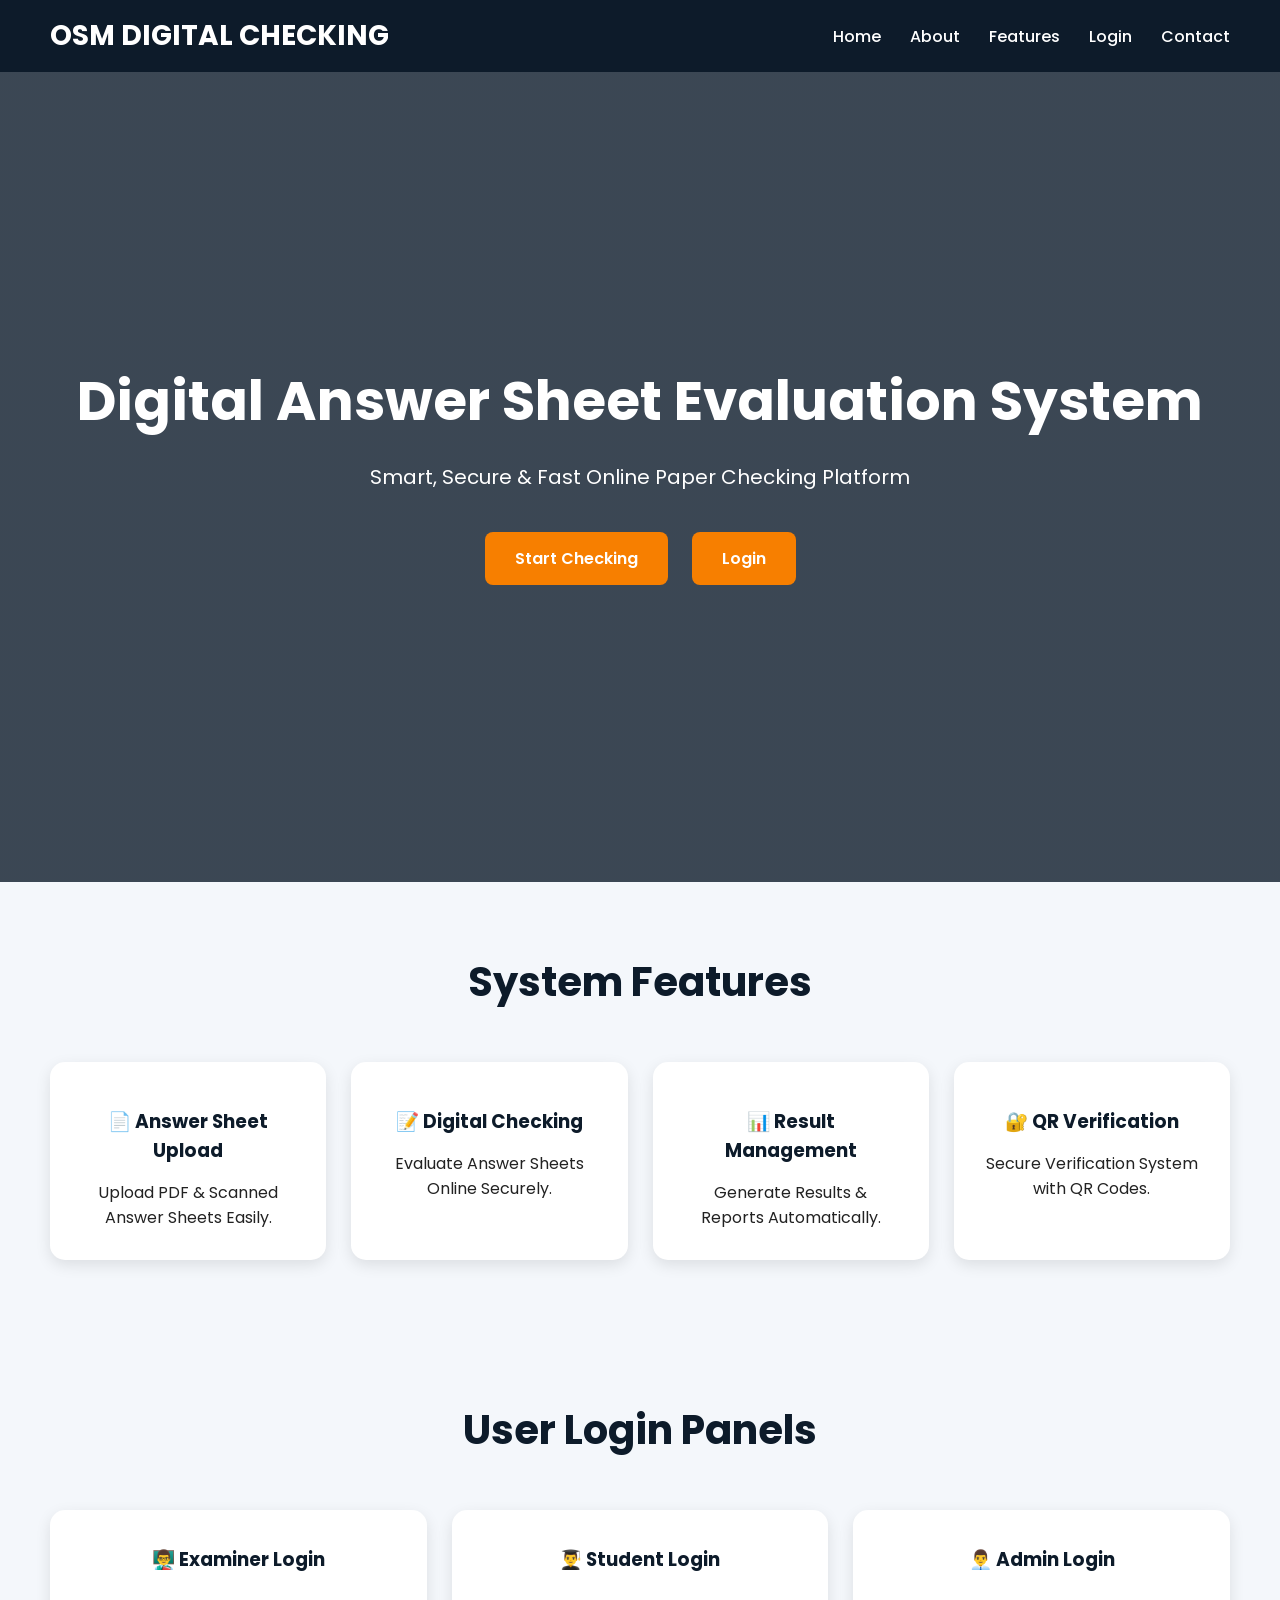
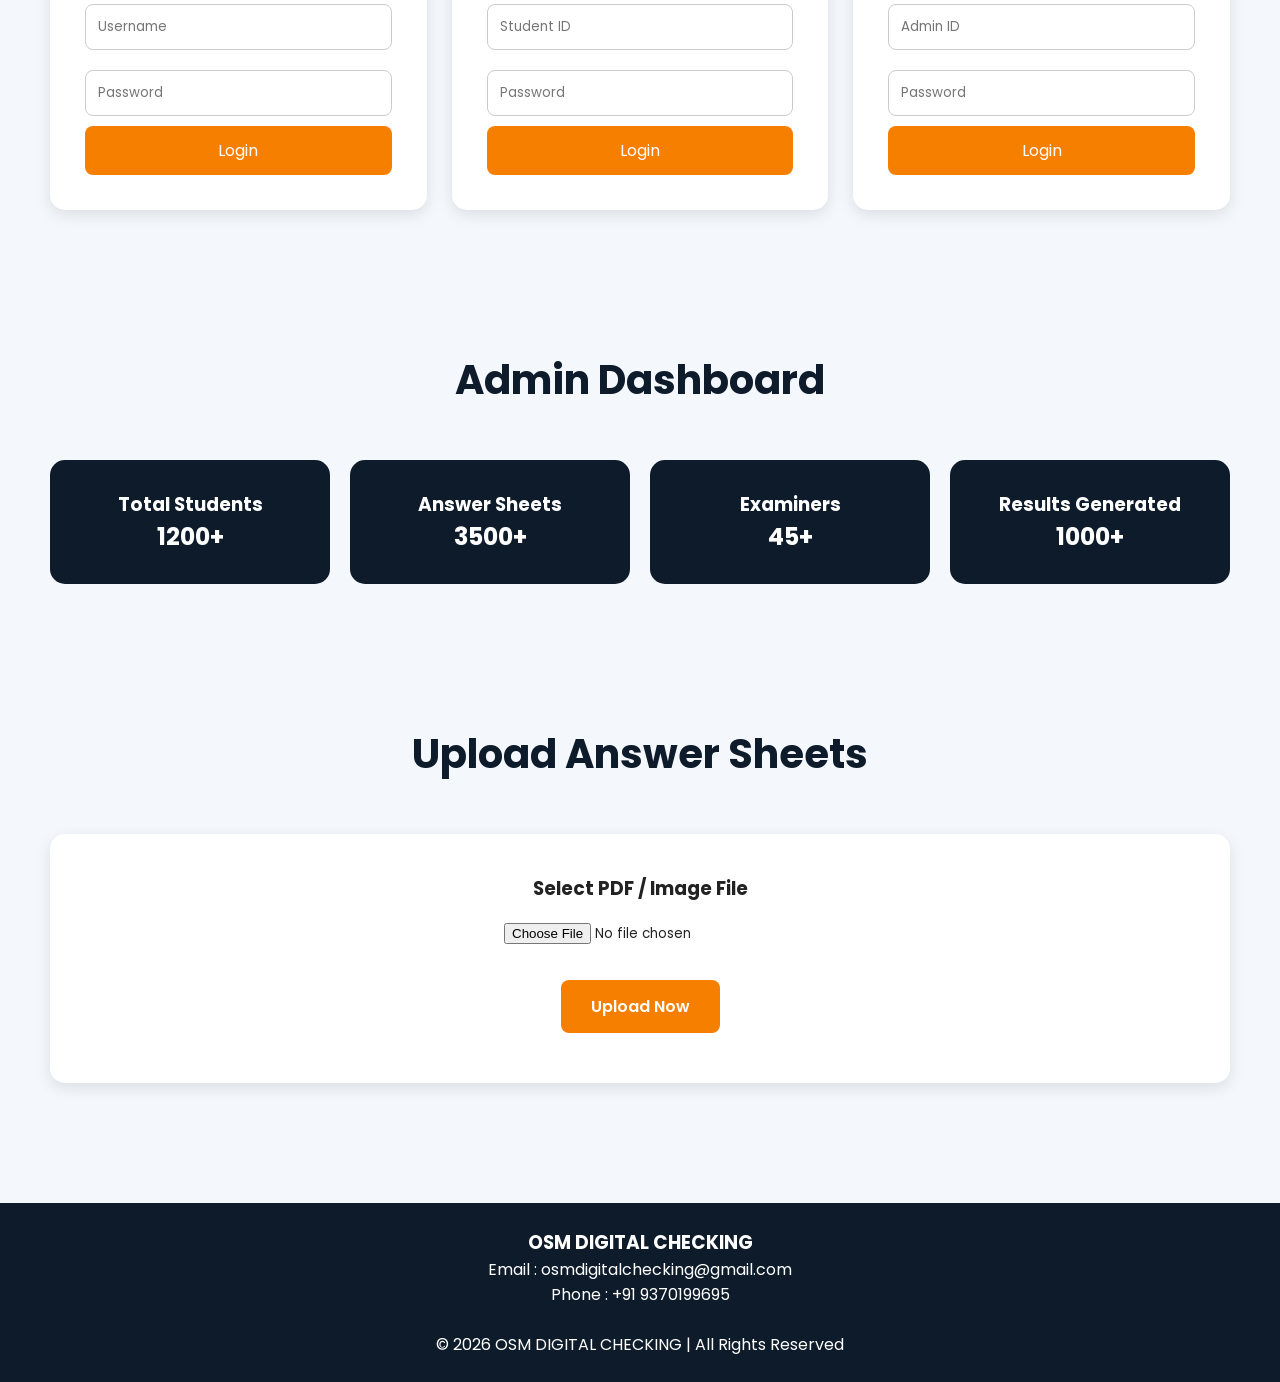
==== index.html @ 09d86655 "Add files via upload" ====
<!DOCTYPE html>
<html lang="en">
<head>
<meta charset="UTF-8">
<meta name="viewport" content="width=device-width, initial-scale=1.0">
<title>OSM DIGITAL CHECKING</title>

<link rel="preconnect" href="https://fonts.googleapis.com">
<link href="https://fonts.googleapis.com/css2?family=Poppins:wght@300;400;500;600;700&display=swap" rel="stylesheet">

<style>

*{
    margin:0;
    padding:0;
    box-sizing:border-box;
    font-family:'Poppins',sans-serif;
}

body{
    background:#f4f7fb;
    color:#222;
}

header{
    background:#0d1b2a;
    color:white;
    padding:15px 50px;
    display:flex;
    justify-content:space-between;
    align-items:center;
}

.logo{
    font-size:28px;
    font-weight:700;
}

nav a{
    color:white;
    text-decoration:none;
    margin-left:25px;
    font-weight:500;
}

.hero{
    background:linear-gradient(rgba(13,27,42,0.8), rgba(13,27,42,0.8)),
    url('https://images.unsplash.com/photo-1522202176988-66273c2fd55f?q=80&w=1400') center/cover;
    height:90vh;
    display:flex;
    justify-content:center;
    align-items:center;
    text-align:center;
    color:white;
    padding:20px;
}

.hero-content h1{
    font-size:55px;
    margin-bottom:20px;
}

.hero-content p{
    font-size:20px;
    margin-bottom:30px;
}

.btn{
    padding:14px 30px;
    background:#f77f00;
    color:white;
    text-decoration:none;
    border-radius:8px;
    margin:10px;
    display:inline-block;
    font-weight:600;
}

.section{
    padding:70px 50px;
}

.section-title{
    text-align:center;
    margin-bottom:50px;
}

.section-title h2{
    font-size:40px;
    color:#0d1b2a;
}

.features{
    display:grid;
    grid-template-columns:repeat(auto-fit,minmax(250px,1fr));
    gap:25px;
}

.feature-box{
    background:white;
    padding:30px;
    border-radius:15px;
    box-shadow:0 5px 15px rgba(0,0,0,0.1);
    text-align:center;
}

.feature-box h3{
    margin:15px 0;
    color:#0d1b2a;
}

.login-panels{
    display:grid;
    grid-template-columns:repeat(auto-fit,minmax(280px,1fr));
    gap:25px;
}

.login-card{
    background:white;
    padding:35px;
    border-radius:15px;
    text-align:center;
    box-shadow:0 5px 15px rgba(0,0,0,0.1);
}

.login-card h3{
    margin-bottom:20px;
    color:#0d1b2a;
}

.login-card input{
    width:100%;
    padding:12px;
    margin:10px 0;
    border:1px solid #ccc;
    border-radius:8px;
}

.login-card button{
    width:100%;
    padding:12px;
    border:none;
    background:#f77f00;
    color:white;
    border-radius:8px;
    font-size:16px;
    cursor:pointer;
}

.dashboard{
    display:grid;
    grid-template-columns:repeat(auto-fit,minmax(250px,1fr));
    gap:20px;
}

.dashboard-box{
    background:#0d1b2a;
    color:white;
    padding:30px;
    border-radius:15px;
    text-align:center;
}

.upload-section{
    background:white;
    padding:40px;
    border-radius:15px;
    text-align:center;
    box-shadow:0 5px 15px rgba(0,0,0,0.1);
}

.upload-section input{
    margin-top:20px;
}

footer{
    background:#0d1b2a;
    color:white;
    text-align:center;
    padding:25px;
    margin-top:50px;
}

@media(max-width:768px){

header{
    flex-direction:column;
}

nav{
    margin-top:15px;
}

.hero-content h1{
    font-size:36px;
}

}

</style>
</head>

<body>

<header>
    <div class="logo">OSM DIGITAL CHECKING</div>

    <nav>
        <a href="#">Home</a>
        <a href="#">About</a>
        <a href="#">Features</a>
        <a href="#">Login</a>
        <a href="#">Contact</a>
    </nav>
</header>

<section class="hero">
    <div class="hero-content">
        <h1>Digital Answer Sheet Evaluation System</h1>
        <p>Smart, Secure & Fast Online Paper Checking Platform</p>

        <a href="#" class="btn">Start Checking</a>
        <a href="#" class="btn">Login</a>
    </div>
</section>

<section class="section">

    <div class="section-title">
        <h2>System Features</h2>
    </div>

    <div class="features">

        <div class="feature-box">
            <h3>📄 Answer Sheet Upload</h3>
            <p>Upload PDF & Scanned Answer Sheets Easily.</p>
        </div>

        <div class="feature-box">
            <h3>📝 Digital Checking</h3>
            <p>Evaluate Answer Sheets Online Securely.</p>
        </div>

        <div class="feature-box">
            <h3>📊 Result Management</h3>
            <p>Generate Results & Reports Automatically.</p>
        </div>

        <div class="feature-box">
            <h3>🔐 QR Verification</h3>
            <p>Secure Verification System with QR Codes.</p>
        </div>

    </div>

</section>

<section class="section">

    <div class="section-title">
        <h2>User Login Panels</h2>
    </div>

    <div class="login-panels">

        <div class="login-card">
            <h3>👨‍🏫 Examiner Login</h3>

            <input type="text" placeholder="Username">
            <input type="password" placeholder="Password">

            <button>Login</button>
        </div>

        <div class="login-card">
            <h3>👨‍🎓 Student Login</h3>

            <input type="text" placeholder="Student ID">
            <input type="password" placeholder="Password">

            <button>Login</button>
        </div>

        <div class="login-card">
            <h3>👨‍💼 Admin Login</h3>

            <input type="text" placeholder="Admin ID">
            <input type="password" placeholder="Password">

            <button>Login</button>
        </div>

    </div>

</section>

<section class="section">

    <div class="section-title">
        <h2>Admin Dashboard</h2>
    </div>

    <div class="dashboard">

        <div class="dashboard-box">
            <h3>Total Students</h3>
            <h1>1200+</h1>
        </div>

        <div class="dashboard-box">
            <h3>Answer Sheets</h3>
            <h1>3500+</h1>
        </div>

        <div class="dashboard-box">
            <h3>Examiners</h3>
            <h1>45+</h1>
        </div>

        <div class="dashboard-box">
            <h3>Results Generated</h3>
            <h1>1000+</h1>
        </div>

    </div>

</section>

<section class="section">

    <div class="section-title">
        <h2>Upload Answer Sheets</h2>
    </div>

    <div class="upload-section">

        <h3>Select PDF / Image File</h3>

        <input type="file">

        <br><br>

        <a href="#" class="btn">Upload Now</a>

    </div>

</section>

<footer>

    <h3>OSM DIGITAL CHECKING</h3>

    <p>Email : osmdigitalchecking@gmail.com</p>
    <p>Phone : +91 9370199695</p>

    <br>

    <p>© 2026 OSM DIGITAL CHECKING | All Rights Reserved</p>

</footer>

</body>
</html>
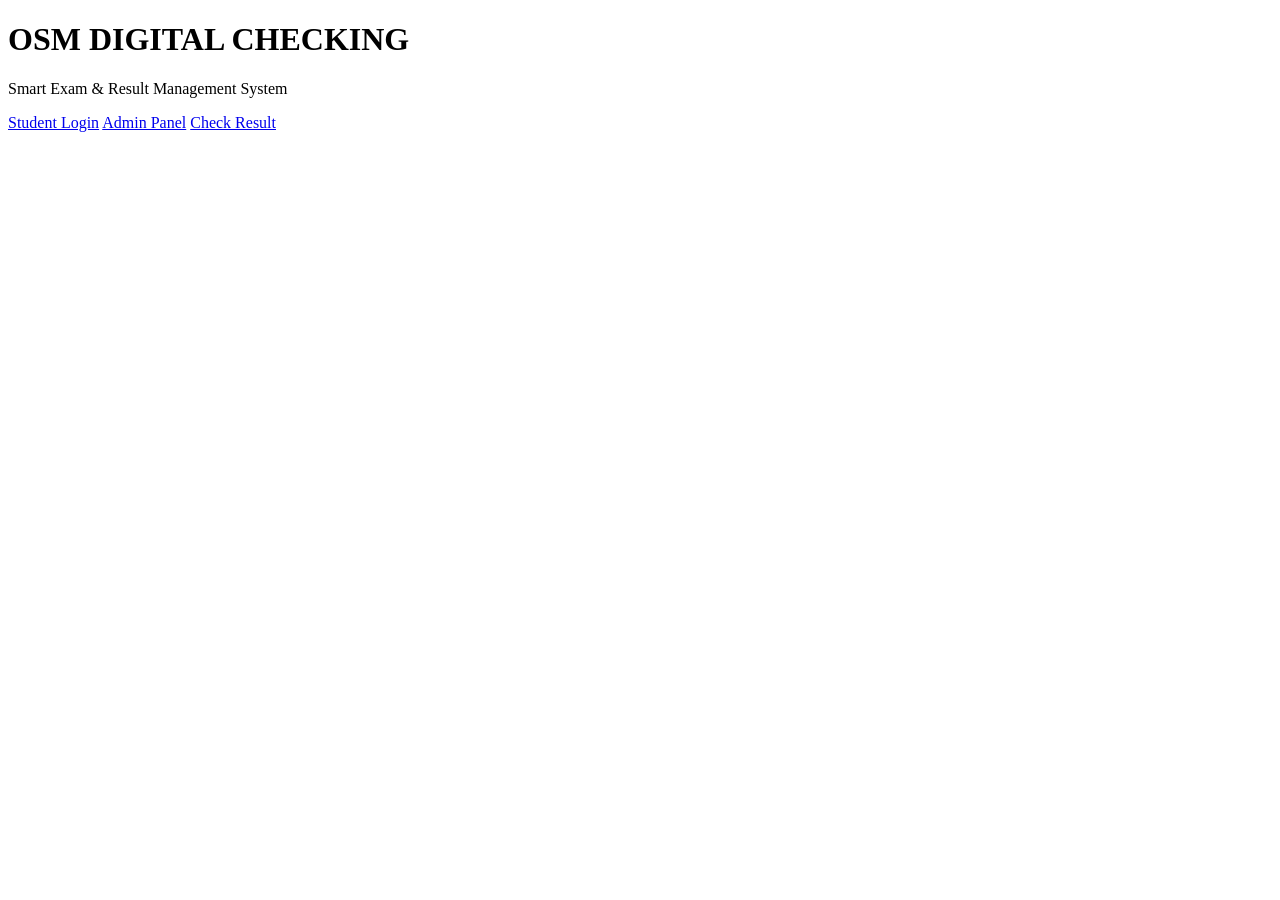
==== commit c0a991a6: "Revamp index.html with new layout and styles Replaced the existing HTML structure with a new layout " ====
--- a/index.html
+++ b/index.html
@@ -1,364 +1,26 @@
 <!DOCTYPE html>
-<html lang="en">
+<html>
 <head>
-<meta charset="UTF-8">
-<meta name="viewport" content="width=device-width, initial-scale=1.0">
-<title>OSM DIGITAL CHECKING</title>
-
-<link rel="preconnect" href="https://fonts.googleapis.com">
-<link href="https://fonts.googleapis.com/css2?family=Poppins:wght@300;400;500;600;700&display=swap" rel="stylesheet">
-
-<style>
-
-*{
-    margin:0;
-    padding:0;
-    box-sizing:border-box;
-    font-family:'Poppins',sans-serif;
-}
-
-body{
-    background:#f4f7fb;
-    color:#222;
-}
-
-header{
-    background:#0d1b2a;
-    color:white;
-    padding:15px 50px;
-    display:flex;
-    justify-content:space-between;
-    align-items:center;
-}
-
-.logo{
-    font-size:28px;
-    font-weight:700;
-}
-
-nav a{
-    color:white;
-    text-decoration:none;
-    margin-left:25px;
-    font-weight:500;
-}
-
-.hero{
-    background:linear-gradient(rgba(13,27,42,0.8), rgba(13,27,42,0.8)),
-    url('https://images.unsplash.com/photo-1522202176988-66273c2fd55f?q=80&w=1400') center/cover;
-    height:90vh;
-    display:flex;
-    justify-content:center;
-    align-items:center;
-    text-align:center;
-    color:white;
-    padding:20px;
-}
-
-.hero-content h1{
-    font-size:55px;
-    margin-bottom:20px;
-}
-
-.hero-content p{
-    font-size:20px;
-    margin-bottom:30px;
-}
-
-.btn{
-    padding:14px 30px;
-    background:#f77f00;
-    color:white;
-    text-decoration:none;
-    border-radius:8px;
-    margin:10px;
-    display:inline-block;
-    font-weight:600;
-}
-
-.section{
-    padding:70px 50px;
-}
-
-.section-title{
-    text-align:center;
-    margin-bottom:50px;
-}
-
-.section-title h2{
-    font-size:40px;
-    color:#0d1b2a;
-}
-
-.features{
-    display:grid;
-    grid-template-columns:repeat(auto-fit,minmax(250px,1fr));
-    gap:25px;
-}
-
-.feature-box{
-    background:white;
-    padding:30px;
-    border-radius:15px;
-    box-shadow:0 5px 15px rgba(0,0,0,0.1);
-    text-align:center;
-}
-
-.feature-box h3{
-    margin:15px 0;
-    color:#0d1b2a;
-}
-
-.login-panels{
-    display:grid;
-    grid-template-columns:repeat(auto-fit,minmax(280px,1fr));
-    gap:25px;
-}
-
-.login-card{
-    background:white;
-    padding:35px;
-    border-radius:15px;
-    text-align:center;
-    box-shadow:0 5px 15px rgba(0,0,0,0.1);
-}
-
-.login-card h3{
-    margin-bottom:20px;
-    color:#0d1b2a;
-}
-
-.login-card input{
-    width:100%;
-    padding:12px;
-    margin:10px 0;
-    border:1px solid #ccc;
-    border-radius:8px;
-}
-
-.login-card button{
-    width:100%;
-    padding:12px;
-    border:none;
-    background:#f77f00;
-    color:white;
-    border-radius:8px;
-    font-size:16px;
-    cursor:pointer;
-}
-
-.dashboard{
-    display:grid;
-    grid-template-columns:repeat(auto-fit,minmax(250px,1fr));
-    gap:20px;
-}
-
-.dashboard-box{
-    background:#0d1b2a;
-    color:white;
-    padding:30px;
-    border-radius:15px;
-    text-align:center;
-}
-
-.upload-section{
-    background:white;
-    padding:40px;
-    border-radius:15px;
-    text-align:center;
-    box-shadow:0 5px 15px rgba(0,0,0,0.1);
-}
-
-.upload-section input{
-    margin-top:20px;
-}
-
-footer{
-    background:#0d1b2a;
-    color:white;
-    text-align:center;
-    padding:25px;
-    margin-top:50px;
-}
-
-@media(max-width:768px){
-
-header{
-    flex-direction:column;
-}
-
-nav{
-    margin-top:15px;
-}
-
-.hero-content h1{
-    font-size:36px;
-}
-
-}
-
-</style>
+<title>OSM Digital Checking</title>
+<link rel="stylesheet" href="style.css">
 </head>
 
 <body>
 
 <header>
-    <div class="logo">OSM DIGITAL CHECKING</div>
-
-    <nav>
-        <a href="#">Home</a>
-        <a href="#">About</a>
-        <a href="#">Features</a>
-        <a href="#">Login</a>
-        <a href="#">Contact</a>
-    </nav>
+<h1>OSM DIGITAL CHECKING</h1>
+<p>Smart Exam & Result Management System</p>
 </header>
 
-<section class="hero">
-    <div class="hero-content">
-        <h1>Digital Answer Sheet Evaluation System</h1>
-        <p>Smart, Secure & Fast Online Paper Checking Platform</p>
+<div class="container">
 
-        <a href="#" class="btn">Start Checking</a>
-        <a href="#" class="btn">Login</a>
-    </div>
-</section>
+<a href="login.html" class="btn">Student Login</a>
 
-<section class="section">
+<a href="admin.html" class="btn">Admin Panel</a>
 
-    <div class="section-title">
-        <h2>System Features</h2>
-    </div>
+<a href="result.html" class="btn">Check Result</a>
 
-    <div class="features">
-
-        <div class="feature-box">
-            <h3>📄 Answer Sheet Upload</h3>
-            <p>Upload PDF & Scanned Answer Sheets Easily.</p>
-        </div>
-
-        <div class="feature-box">
-            <h3>📝 Digital Checking</h3>
-            <p>Evaluate Answer Sheets Online Securely.</p>
-        </div>
-
-        <div class="feature-box">
-            <h3>📊 Result Management</h3>
-            <p>Generate Results & Reports Automatically.</p>
-        </div>
-
-        <div class="feature-box">
-            <h3>🔐 QR Verification</h3>
-            <p>Secure Verification System with QR Codes.</p>
-        </div>
-
-    </div>
-
-</section>
-
-<section class="section">
-
-    <div class="section-title">
-        <h2>User Login Panels</h2>
-    </div>
-
-    <div class="login-panels">
-
-        <div class="login-card">
-            <h3>👨‍🏫 Examiner Login</h3>
-
-            <input type="text" placeholder="Username">
-            <input type="password" placeholder="Password">
-
-            <button>Login</button>
-        </div>
-
-        <div class="login-card">
-            <h3>👨‍🎓 Student Login</h3>
-
-            <input type="text" placeholder="Student ID">
-            <input type="password" placeholder="Password">
-
-            <button>Login</button>
-        </div>
-
-        <div class="login-card">
-            <h3>👨‍💼 Admin Login</h3>
-
-            <input type="text" placeholder="Admin ID">
-            <input type="password" placeholder="Password">
-
-            <button>Login</button>
-        </div>
-
-    </div>
-
-</section>
-
-<section class="section">
-
-    <div class="section-title">
-        <h2>Admin Dashboard</h2>
-    </div>
-
-    <div class="dashboard">
-
-        <div class="dashboard-box">
-            <h3>Total Students</h3>
-            <h1>1200+</h1>
-        </div>
-
-        <div class="dashboard-box">
-            <h3>Answer Sheets</h3>
-            <h1>3500+</h1>
-        </div>
-
-        <div class="dashboard-box">
-            <h3>Examiners</h3>
-            <h1>45+</h1>
-        </div>
-
-        <div class="dashboard-box">
-            <h3>Results Generated</h3>
-            <h1>1000+</h1>
-        </div>
-
-    </div>
-
-</section>
-
-<section class="section">
-
-    <div class="section-title">
-        <h2>Upload Answer Sheets</h2>
-    </div>
-
-    <div class="upload-section">
-
-        <h3>Select PDF / Image File</h3>
-
-        <input type="file">
-
-        <br><br>
-
-        <a href="#" class="btn">Upload Now</a>
-
-    </div>
-
-</section>
-
-<footer>
-
-    <h3>OSM DIGITAL CHECKING</h3>
-
-    <p>Email : osmdigitalchecking@gmail.com</p>
-    <p>Phone : +91 9370199695</p>
-
-    <br>
-
-    <p>© 2026 OSM DIGITAL CHECKING | All Rights Reserved</p>
-
-</footer>
+</div>
 
 </body>
-</html>+</html>
